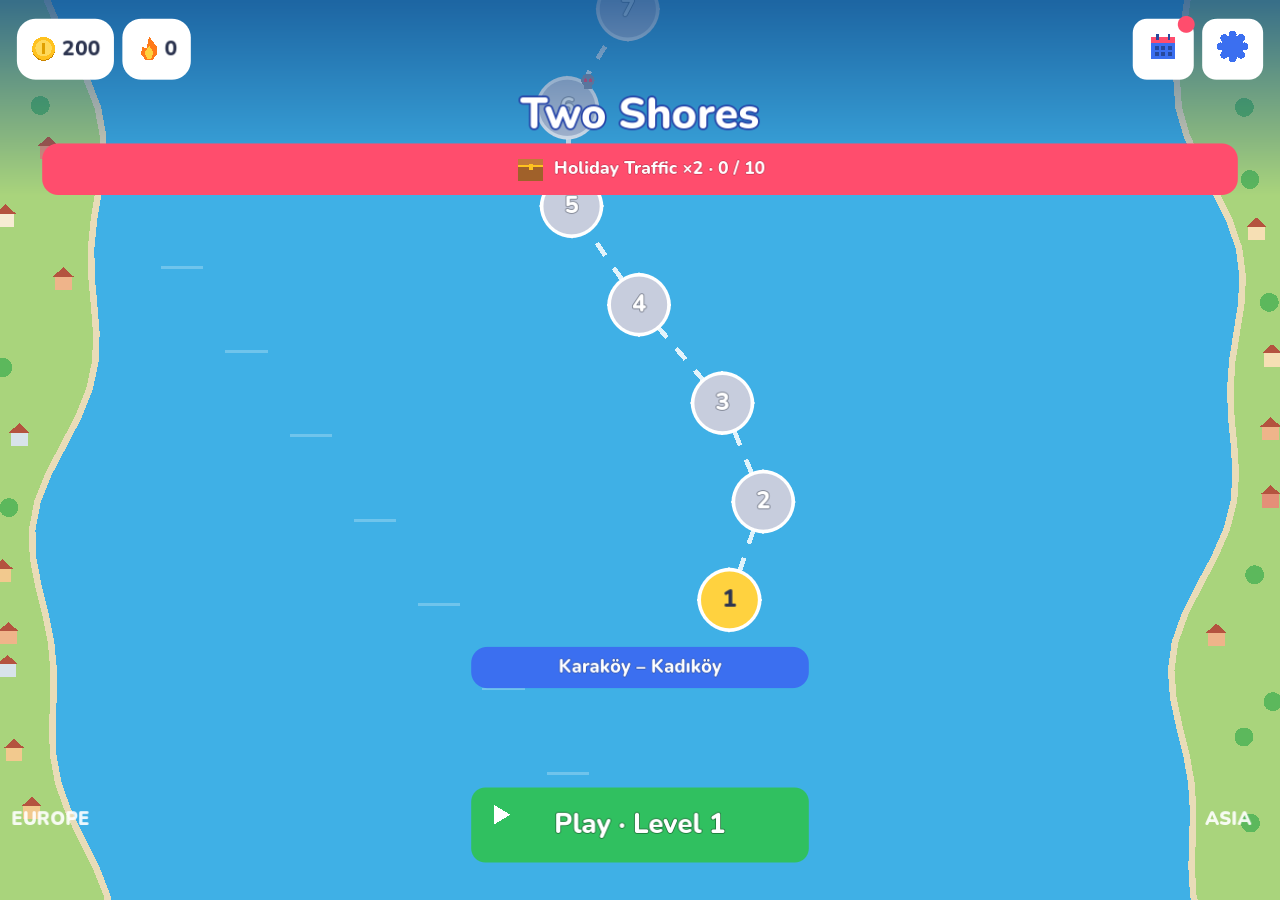
==== index.html @ f784deec "Web test sürümü" ====
<!DOCTYPE html>
<html lang="en">
	<head>
		<meta charset="utf-8">
		<meta name="viewport" content="width=device-width, user-scalable=no, initial-scale=1.0">
		<title>İki Yaka</title>
		<style>
html, body, #canvas {
	margin: 0;
	padding: 0;
	border: 0;
}

body {
	color: white;
	background-color: black;
	overflow: hidden;
	touch-action: none;
}

#canvas {
	display: block;
}

#canvas:focus {
	outline: none;
}

#status, #status-splash, #status-progress {
	position: absolute;
	left: 0;
	right: 0;
}

#status, #status-splash {
	top: 0;
	bottom: 0;
}

#status {
	background-color: #3fb0e6;
	display: flex;
	flex-direction: column;
	justify-content: center;
	align-items: center;
	visibility: hidden;
}

#status-splash {
	max-height: 100%;
	max-width: 100%;
	margin: auto;
}

#status-splash.show-image--false {
	display: none;
}

#status-splash.fullsize--true {
	height: 100%;
	width: 100%;
	object-fit: contain;
}

#status-splash.use-filter--false {
	image-rendering: pixelated;
}

#status-progress, #status-notice {
	display: none;
}

#status-progress {
	bottom: 10%;
	width: 50%;
	margin: 0 auto;
}

#status-notice {
	background-color: #5b3943;
	border-radius: 0.5rem;
	border: 1px solid #9b3943;
	color: #e0e0e0;
	font-family: 'Noto Sans', 'Droid Sans', Arial, sans-serif;
	line-height: 1.3;
	margin: 0 2rem;
	overflow: hidden;
	padding: 1rem;
	text-align: center;
	z-index: 1;
}
		</style>
		<link id="-gd-engine-icon" rel="icon" type="image/png" href="index.icon.png" />
<link rel="apple-touch-icon" href="index.apple-touch-icon.png"/>

	</head>
	<body>
		<canvas id="canvas">
			Your browser does not support the canvas tag.
		</canvas>

		<noscript>
			Your browser does not support JavaScript.
		</noscript>

		<div id="status">
			<img id="status-splash" class="show-image--true fullsize--false use-filter--true" src="index.png" alt="">
			<progress id="status-progress"></progress>
			<div id="status-notice"></div>
		</div>

		<script src="index.js"></script>
		<script>
const GODOT_CONFIG = {"args":[],"canvasResizePolicy":2,"emscriptenPoolSize":8,"ensureCrossOriginIsolationHeaders":true,"executable":"index","experimentalVK":false,"fileSizes":{"index.pck":1533712,"index.wasm":39514754},"focusCanvas":true,"gdextensionLibs":[],"godotPoolSize":4};
const GODOT_THREADS_ENABLED = false;
const engine = new Engine(GODOT_CONFIG);

(function () {
	const statusOverlay = document.getElementById('status');
	const statusProgress = document.getElementById('status-progress');
	const statusNotice = document.getElementById('status-notice');

	let initializing = true;
	let statusMode = '';

	function setStatusMode(mode) {
		if (statusMode === mode || !initializing) {
			return;
		}
		if (mode === 'hidden') {
			statusOverlay.remove();
			initializing = false;
			return;
		}
		statusOverlay.style.visibility = 'visible';
		statusProgress.style.display = mode === 'progress' ? 'block' : 'none';
		statusNotice.style.display = mode === 'notice' ? 'block' : 'none';
		statusMode = mode;
	}

	function setStatusNotice(text) {
		while (statusNotice.lastChild) {
			statusNotice.removeChild(statusNotice.lastChild);
		}
		const lines = text.split('\n');
		lines.forEach((line) => {
			statusNotice.appendChild(document.createTextNode(line));
			statusNotice.appendChild(document.createElement('br'));
		});
	}

	function displayFailureNotice(err) {
		console.error(err);
		if (err instanceof Error) {
			setStatusNotice(err.message);
		} else if (typeof err === 'string') {
			setStatusNotice(err);
		} else {
			setStatusNotice('An unknown error occurred.');
		}
		setStatusMode('notice');
		initializing = false;
	}

	const missing = Engine.getMissingFeatures({
		threads: GODOT_THREADS_ENABLED,
	});

	if (missing.length !== 0) {
		if (GODOT_CONFIG['serviceWorker'] && GODOT_CONFIG['ensureCrossOriginIsolationHeaders'] && 'serviceWorker' in navigator) {
			let serviceWorkerRegistrationPromise;
			try {
				serviceWorkerRegistrationPromise = navigator.serviceWorker.getRegistration();
			} catch (err) {
				serviceWorkerRegistrationPromise = Promise.reject(new Error('Service worker registration failed.'));
			}
			// There's a chance that installing the service worker would fix the issue
			Promise.race([
				serviceWorkerRegistrationPromise.then((registration) => {
					if (registration != null) {
						return Promise.reject(new Error('Service worker already exists.'));
					}
					return registration;
				}).then(() => engine.installServiceWorker()),
				// For some reason, `getRegistration()` can stall
				new Promise((resolve) => {
					setTimeout(() => resolve(), 2000);
				}),
			]).then(() => {
				// Reload if there was no error.
				window.location.reload();
			}).catch((err) => {
				console.error('Error while registering service worker:', err);
			});
		} else {
			// Display the message as usual
			const missingMsg = 'Error\nThe following features required to run Godot projects on the Web are missing:\n';
			displayFailureNotice(missingMsg + missing.join('\n'));
		}
	} else {
		setStatusMode('progress');
		engine.startGame({
			'onProgress': function (current, total) {
				if (current > 0 && total > 0) {
					statusProgress.value = current;
					statusProgress.max = total;
				} else {
					statusProgress.removeAttribute('value');
					statusProgress.removeAttribute('max');
				}
			},
		}).then(() => {
			setStatusMode('hidden');
		}, displayFailureNotice);
	}
}());
		</script>
	</body>
</html>
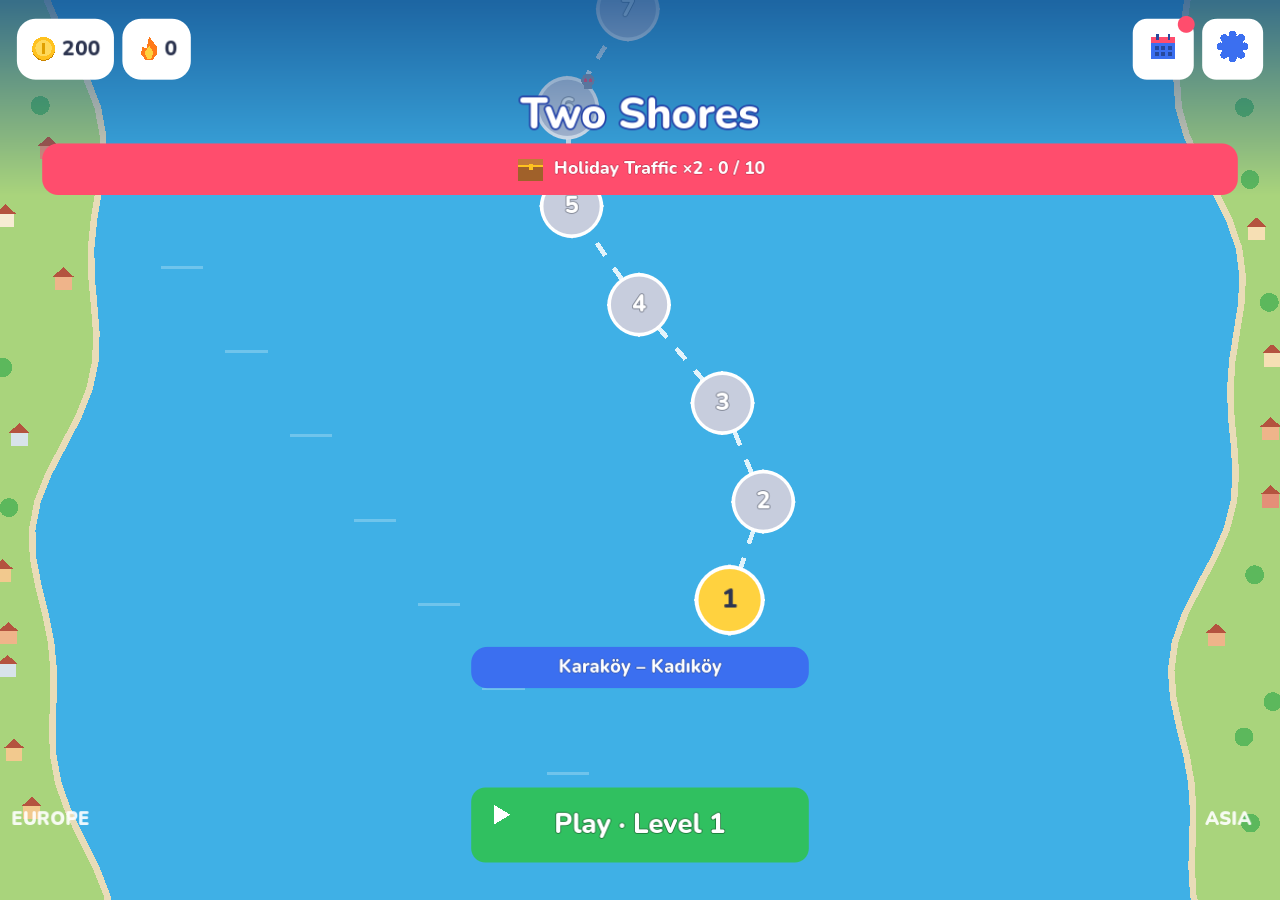
==== commit dfe2edd8: "Animasyon iyileştirmeleri" ====
--- a/index.html
+++ b/index.html
@@ -104,14 +104,14 @@
 		</noscript>
 
 		<div id="status">
-			<img id="status-splash" class="show-image--true fullsize--false use-filter--true" src="index.png" alt="">
+			<img id="status-splash" class="show-image--true fullsize--true use-filter--true" src="index.png" alt="">
 			<progress id="status-progress"></progress>
 			<div id="status-notice"></div>
 		</div>
 
 		<script src="index.js"></script>
 		<script>
-const GODOT_CONFIG = {"args":[],"canvasResizePolicy":2,"emscriptenPoolSize":8,"ensureCrossOriginIsolationHeaders":true,"executable":"index","experimentalVK":false,"fileSizes":{"index.pck":1533712,"index.wasm":39514754},"focusCanvas":true,"gdextensionLibs":[],"godotPoolSize":4};
+const GODOT_CONFIG = {"args":[],"canvasResizePolicy":2,"emscriptenPoolSize":8,"ensureCrossOriginIsolationHeaders":true,"executable":"index","experimentalVK":false,"fileSizes":{"index.pck":1543120,"index.wasm":39514754},"focusCanvas":true,"gdextensionLibs":[],"godotPoolSize":4};
 const GODOT_THREADS_ENABLED = false;
 const engine = new Engine(GODOT_CONFIG);
 
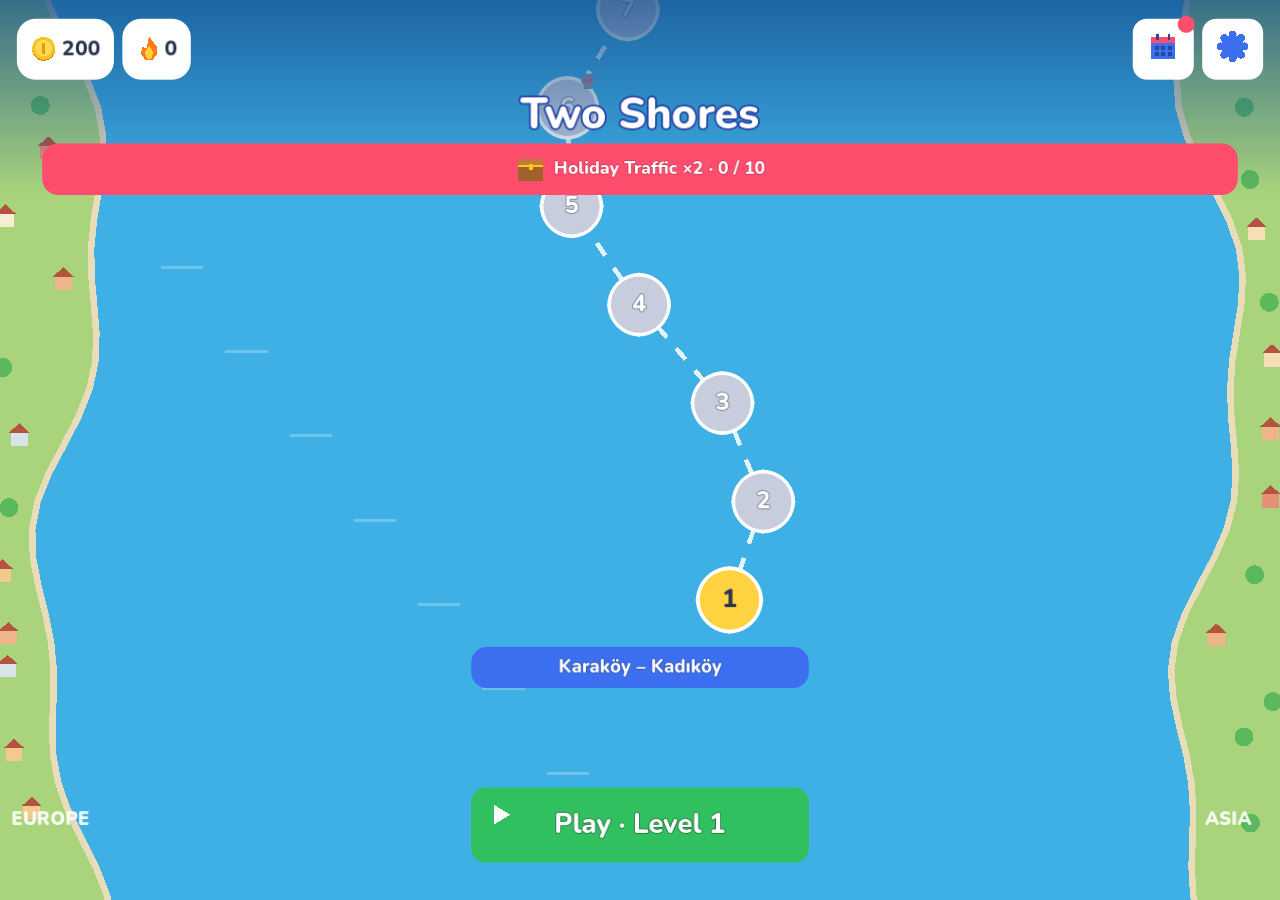
==== commit 29c830be: "Yumuşak araç tasarımı ve renkler" ====
--- a/index.html
+++ b/index.html
@@ -111,7 +111,7 @@
 
 		<script src="index.js"></script>
 		<script>
-const GODOT_CONFIG = {"args":[],"canvasResizePolicy":2,"emscriptenPoolSize":8,"ensureCrossOriginIsolationHeaders":true,"executable":"index","experimentalVK":false,"fileSizes":{"index.pck":1543120,"index.wasm":39514754},"focusCanvas":true,"gdextensionLibs":[],"godotPoolSize":4};
+const GODOT_CONFIG = {"args":[],"canvasResizePolicy":2,"emscriptenPoolSize":8,"ensureCrossOriginIsolationHeaders":true,"executable":"index","experimentalVK":false,"fileSizes":{"index.pck":1543200,"index.wasm":39514754},"focusCanvas":true,"gdextensionLibs":[],"godotPoolSize":4};
 const GODOT_THREADS_ENABLED = false;
 const engine = new Engine(GODOT_CONFIG);
 
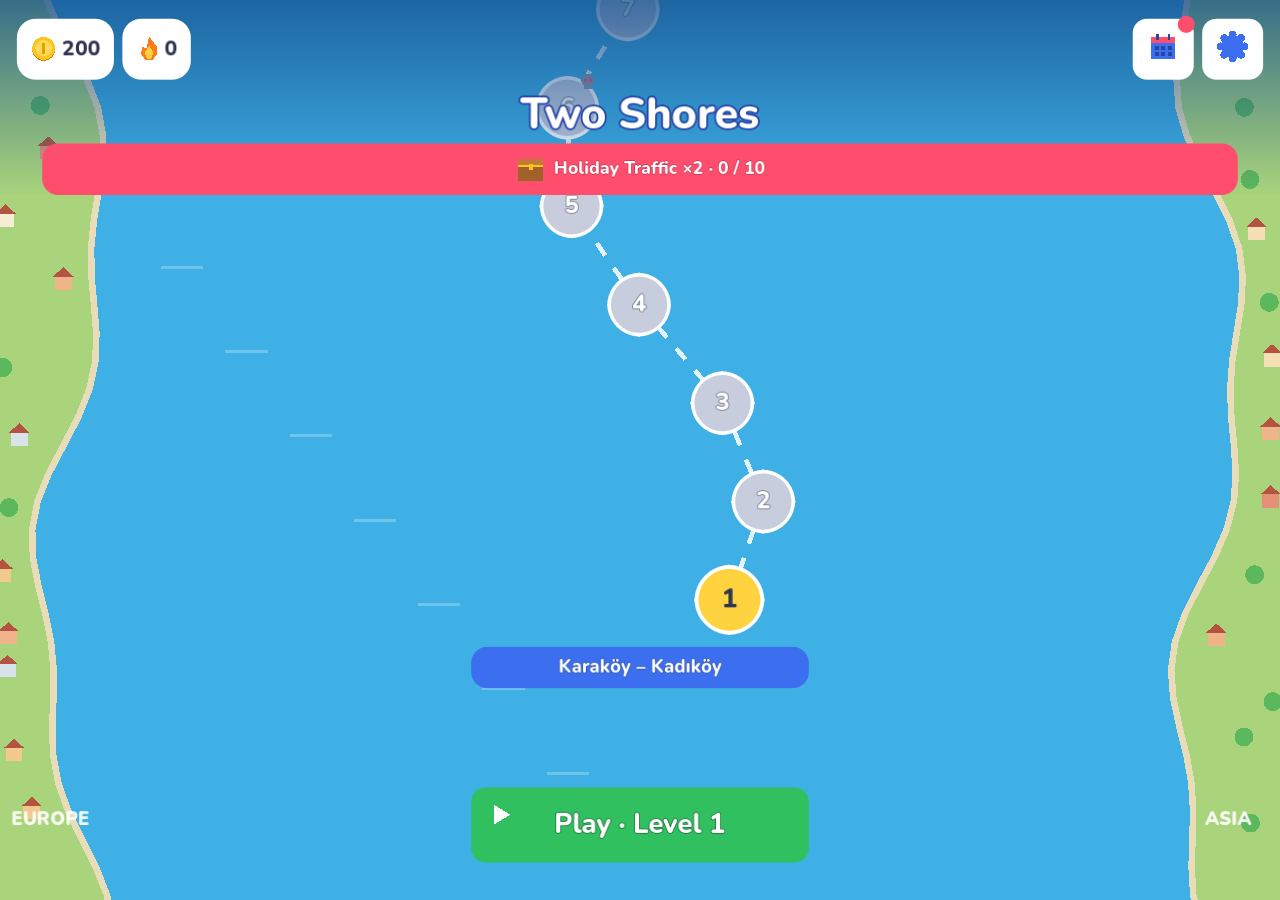
==== commit 053ef00b: "SL tarzı araçlar, çerçeveli oklar" ====
--- a/index.html
+++ b/index.html
@@ -111,7 +111,7 @@
 
 		<script src="index.js"></script>
 		<script>
-const GODOT_CONFIG = {"args":[],"canvasResizePolicy":2,"emscriptenPoolSize":8,"ensureCrossOriginIsolationHeaders":true,"executable":"index","experimentalVK":false,"fileSizes":{"index.pck":1543200,"index.wasm":39514754},"focusCanvas":true,"gdextensionLibs":[],"godotPoolSize":4};
+const GODOT_CONFIG = {"args":[],"canvasResizePolicy":2,"emscriptenPoolSize":8,"ensureCrossOriginIsolationHeaders":true,"executable":"index","experimentalVK":false,"fileSizes":{"index.pck":1546272,"index.wasm":39514754},"focusCanvas":true,"gdextensionLibs":[],"godotPoolSize":4};
 const GODOT_THREADS_ENABLED = false;
 const engine = new Engine(GODOT_CONFIG);
 
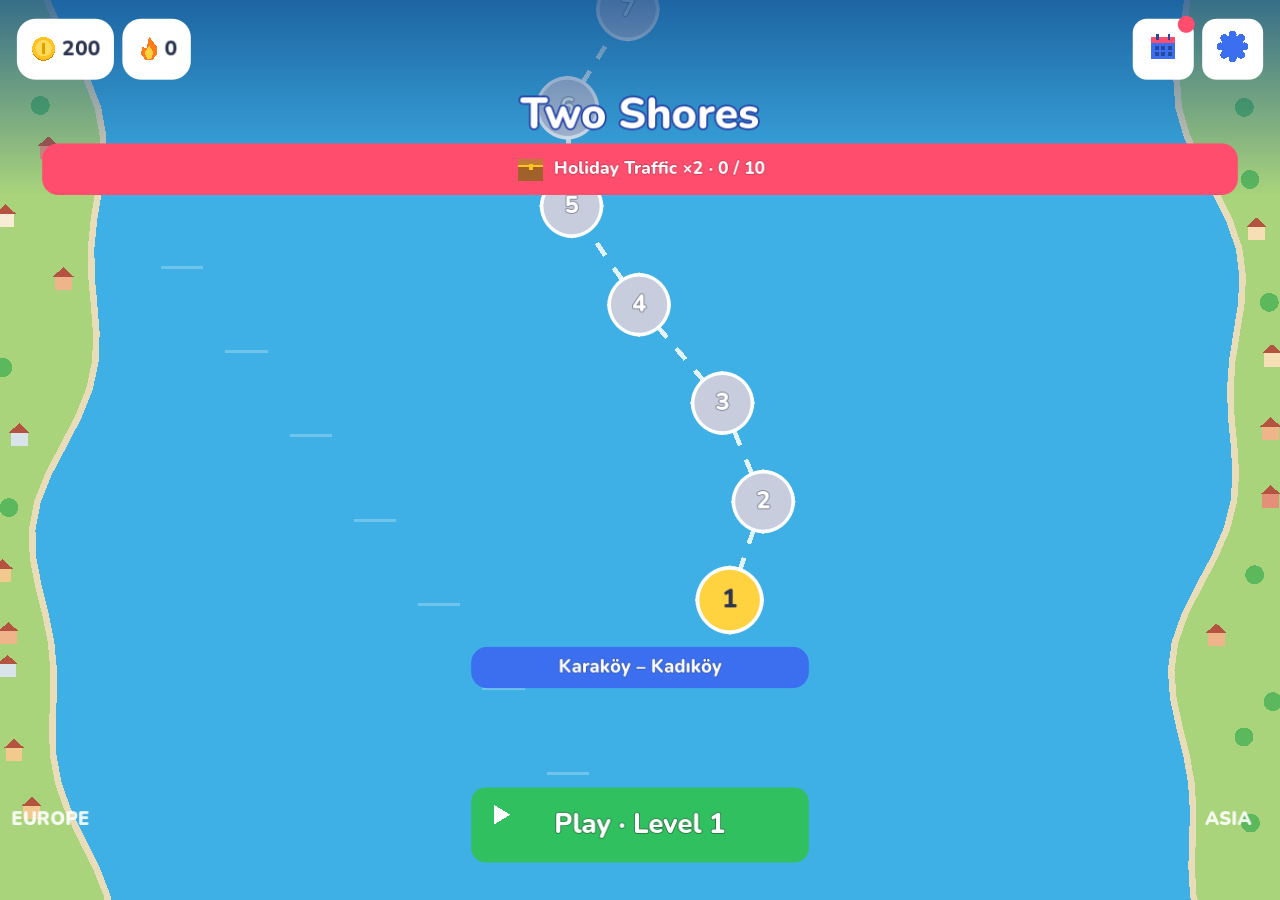
==== commit 29eed4e5: "Oynanış: dolu iskele kuralı, şerit+cep iskele, takılma düzeltmesi, yeni zorluk ritmi Co-Authored-By:" ====
--- a/index.html
+++ b/index.html
@@ -111,7 +111,7 @@
 
 		<script src="index.js"></script>
 		<script>
-const GODOT_CONFIG = {"args":[],"canvasResizePolicy":2,"emscriptenPoolSize":8,"ensureCrossOriginIsolationHeaders":true,"executable":"index","experimentalVK":false,"fileSizes":{"index.pck":1546272,"index.wasm":39514754},"focusCanvas":true,"gdextensionLibs":[],"godotPoolSize":4};
+const GODOT_CONFIG = {"args":[],"canvasResizePolicy":2,"emscriptenPoolSize":8,"ensureCrossOriginIsolationHeaders":true,"executable":"index","experimentalVK":false,"fileSizes":{"index.pck":1553760,"index.wasm":39514754},"focusCanvas":true,"gdextensionLibs":[],"godotPoolSize":4};
 const GODOT_THREADS_ENABLED = false;
 const engine = new Engine(GODOT_CONFIG);
 
